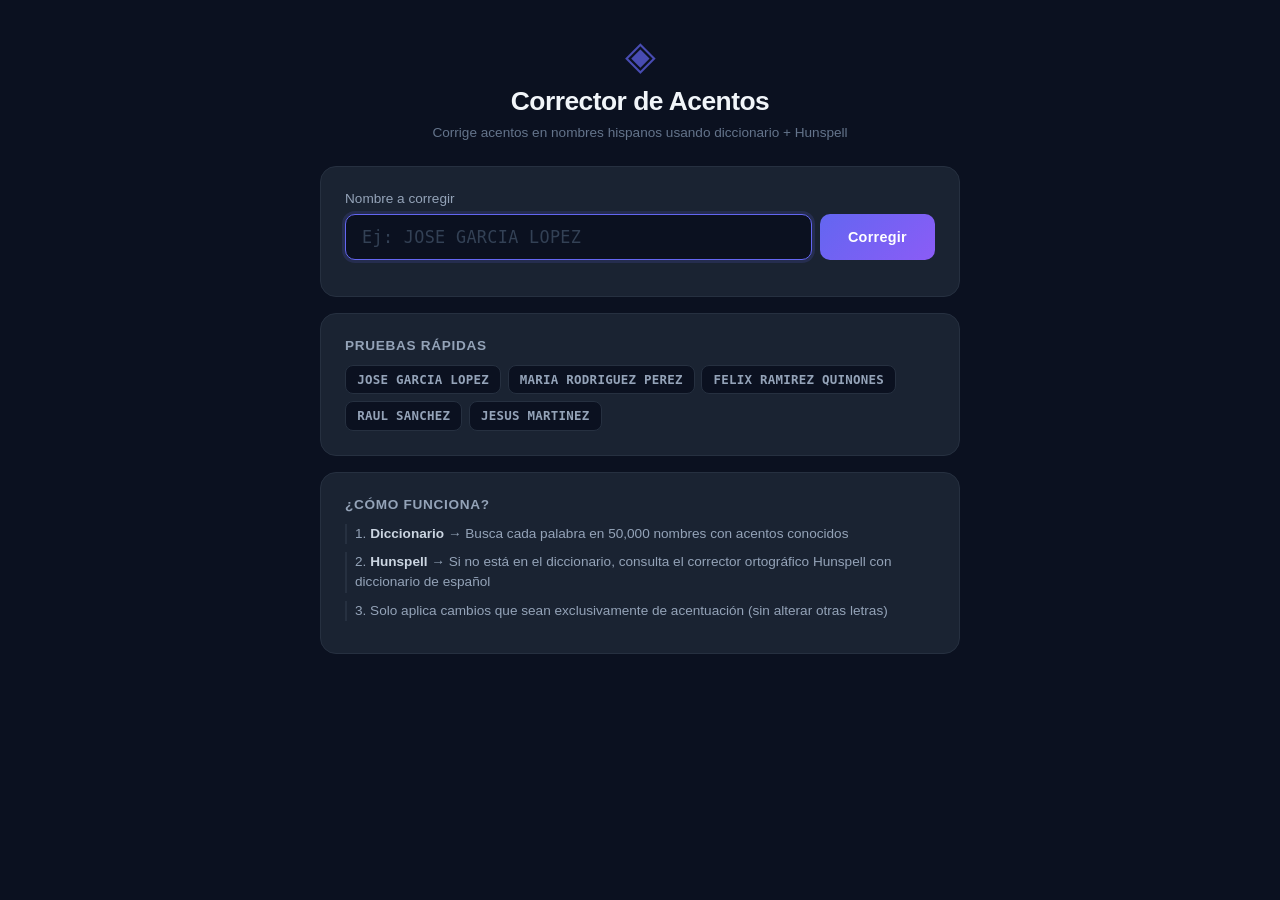
==== frontend/index.html @ 900f251f "Corrector de acentos para nombres hispanos: diccionario (50k nombres) + Hunspell" ====
<!DOCTYPE html>
<html lang="es">
<head>
<meta charset="UTF-8">
<meta name="viewport" content="width=device-width, initial-scale=1.0">
<title>Corrector de Acentos - LanguageTool</title>
<link rel="stylesheet" href="style.css">
</head>
<body>
<div class="container">
  <div class="logo">◈</div>
  <h1>Corrector de Acentos</h1>
  <p class="subtitle">Corrige acentos en nombres hispanos usando diccionario + Hunspell</p>

  <div class="card input-card">
    <label for="nameInput">Nombre a corregir</label>
    <div class="input-row">
      <input type="text" id="nameInput" placeholder="Ej: JOSE GARCIA LOPEZ" autofocus spellcheck="false">
      <button id="correctBtn">Corregir</button>
    </div>

    <div id="result" class="result hidden">
      <div class="result-box">
        <div class="result-label">Original</div>
        <div id="originalDisplay" class="result-text original"></div>
      </div>
      <div class="result-arrow">→</div>
      <div class="result-box">
        <div class="result-label">Corregido</div>
        <div id="correctedDisplay" class="result-text corrected"></div>
      </div>
    </div>

    <div id="changes" class="changes"></div>
    <div id="error" class="error hidden"></div>
    <div id="loading" class="loading hidden">Corrigiendo…</div>
  </div>

  <div class="card">
    <h3 class="card-title">Pruebas rápidas</h3>
    <div class="test-buttons">
      <button class="test-btn" data-name="JOSE GARCIA LOPEZ">JOSE GARCIA LOPEZ</button>
      <button class="test-btn" data-name="MARIA RODRIGUEZ PEREZ">MARIA RODRIGUEZ PEREZ</button>
      <button class="test-btn" data-name="FELIX RAMIREZ QUINONES">FELIX RAMIREZ QUINONES</button>
      <button class="test-btn" data-name="RAUL SANCHEZ">RAUL SANCHEZ</button>
      <button class="test-btn" data-name="JESUS MARTINEZ">JESUS MARTINEZ</button>
    </div>
  </div>

  <div class="card">
    <h3 class="card-title">¿Cómo funciona?</h3>
    <div class="how-it-works">
      <p>1. <strong>Diccionario</strong> → Busca cada palabra en 50,000 nombres con acentos conocidos</p>
      <p>2. <strong>Hunspell</strong> → Si no está en el diccionario, consulta el corrector ortográfico Hunspell con diccionario de español</p>
      <p>3. Solo aplica cambios que sean exclusivamente de acentuación (sin alterar otras letras)</p>
    </div>
  </div>
</div>
<script src="app.js"></script>
</body>
</html>
---- frontend/style.css ----
* { margin: 0; padding: 0; box-sizing: border-box; }
body {
  font-family: -apple-system, BlinkMacSystemFont, 'Segoe UI', Roboto, 'Helvetica Neue', sans-serif;
  background: #0b1120; color: #e2e8f0; min-height: 100vh;
  display: flex; justify-content: center; padding: 2rem 1rem;
}
.container { max-width: 640px; width: 100%; }
.logo {
  text-align: center; font-size: 2.5rem; color: #6366f1;
  margin-bottom: 0.5rem; opacity: 0.7;
}
h1 { font-size: 1.65rem; font-weight: 700; text-align: center; color: #f1f5f9; letter-spacing: -0.02em; }
.subtitle {
  text-align: center; color: #64748b; margin: 0.35rem 0 1.5rem;
  font-size: 0.85rem; line-height: 1.4;
}
.subtitle a { color: #818cf8; text-decoration: none; }
.subtitle a:hover { text-decoration: underline; }
.card {
  background: #1a2332; border-radius: 16px; padding: 1.5rem;
  margin-bottom: 1rem; border: 1px solid #263040;
}
.card-title { font-size: 0.85rem; color: #94a3b8; margin-bottom: 0.75rem; text-transform: uppercase; letter-spacing: 0.05em; }

.input-card label {
  display: block; font-size: 0.85rem; color: #94a3b8;
  margin-bottom: 0.5rem; font-weight: 500;
}
.input-row { display: flex; gap: 0.5rem; }
input[type="text"] {
  flex: 1; padding: 0.75rem 1rem; font-size: 1.05rem; border-radius: 10px;
  border: 1px solid #334155; background: #0b1120; color: #e2e8f0;
  outline: none; font-family: 'SF Mono', 'Fira Code', monospace;
  text-transform: uppercase; letter-spacing: 0.08em;
}
input[type="text"]:focus { border-color: #6366f1; box-shadow: 0 0 0 3px rgba(99,102,241,0.15); }
input[type="text"]::placeholder { color: #334155; letter-spacing: 0.02em; text-transform: none; }

button {
  padding: 0.75rem 1.75rem; font-size: 0.9rem; font-weight: 600;
  border: none; border-radius: 10px; cursor: pointer; transition: all 0.15s;
  white-space: nowrap;
}
#correctBtn {
  background: linear-gradient(135deg, #6366f1, #8b5cf6);
  color: white; letter-spacing: 0.02em;
}
#correctBtn:hover { transform: translateY(-1px); box-shadow: 0 4px 12px rgba(99,102,241,0.4); }
#correctBtn:disabled { background: #334155; transform: none; box-shadow: none; cursor: not-allowed; }

.result {
  margin-top: 1.25rem; display: flex; gap: 1rem;
  align-items: center; justify-content: center; flex-wrap: wrap;
}
.result-box {
  flex: 1; min-width: 180px; padding: 1rem;
  background: #0b1120; border-radius: 12px; border: 1px solid #263040;
}
.result-label { font-size: 0.7rem; text-transform: uppercase; color: #64748b; letter-spacing: 0.08em; margin-bottom: 0.35rem; }
.result-text { font-family: 'SF Mono', 'Fira Code', monospace; font-size: 1.15rem; font-weight: 700; letter-spacing: 0.04em; word-break: break-all; }
.result-arrow { font-size: 1.5rem; color: #475569; }

.changes { margin-top: 0.75rem; }
.changes-list { display: flex; flex-wrap: wrap; gap: 0.4rem; }
.change-chip {
  display: inline-flex; align-items: center; gap: 0.35rem;
  padding: 0.25rem 0.65rem; background: #0b1120; border-radius: 20px;
  font-family: 'SF Mono', 'Fira Code', monospace; font-size: 0.8rem;
}
.change-from { color: #f87171; }
.change-arrow-chip { color: #475569; font-size: 0.7rem; }
.change-to { color: #34d399; }
.change-none { color: #34d399; font-size: 0.8rem; padding: 0.25rem 0; }

.error {
  margin-top: 0.75rem; padding: 0.65rem 1rem;
  background: #1f0a0a; border: 1px solid #7f1d1d;
  border-radius: 10px; color: #fca5a5; font-size: 0.85rem;
}
.loading {
  margin-top: 0.75rem; padding: 0.65rem 1rem;
  background: #0f1a2e; border: 1px solid #1e3a5f;
  border-radius: 10px; color: #93c5fd; font-size: 0.85rem;
}
.hidden { display: none !important; }

.test-buttons { display: flex; flex-wrap: wrap; gap: 0.4rem; }
.test-btn {
  padding: 0.4rem 0.7rem; font-size: 0.78rem; font-family: 'SF Mono', 'Fira Code', monospace;
  background: #0b1120; color: #94a3b8; border: 1px solid #263040; border-radius: 8px;
  letter-spacing: 0.02em;
}
.test-btn:hover { background: #263040; color: #e2e8f0; border-color: #475569; }

.how-it-works p { font-size: 0.85rem; color: #94a3b8; margin-bottom: 0.5rem; line-height: 1.5; padding-left: 0.5rem; border-left: 2px solid #263040; }
.how-it-works strong { color: #cbd5e1; }

@media (max-width: 500px) {
  .result { flex-direction: column; }
  .result-arrow { transform: rotate(90deg); }
}
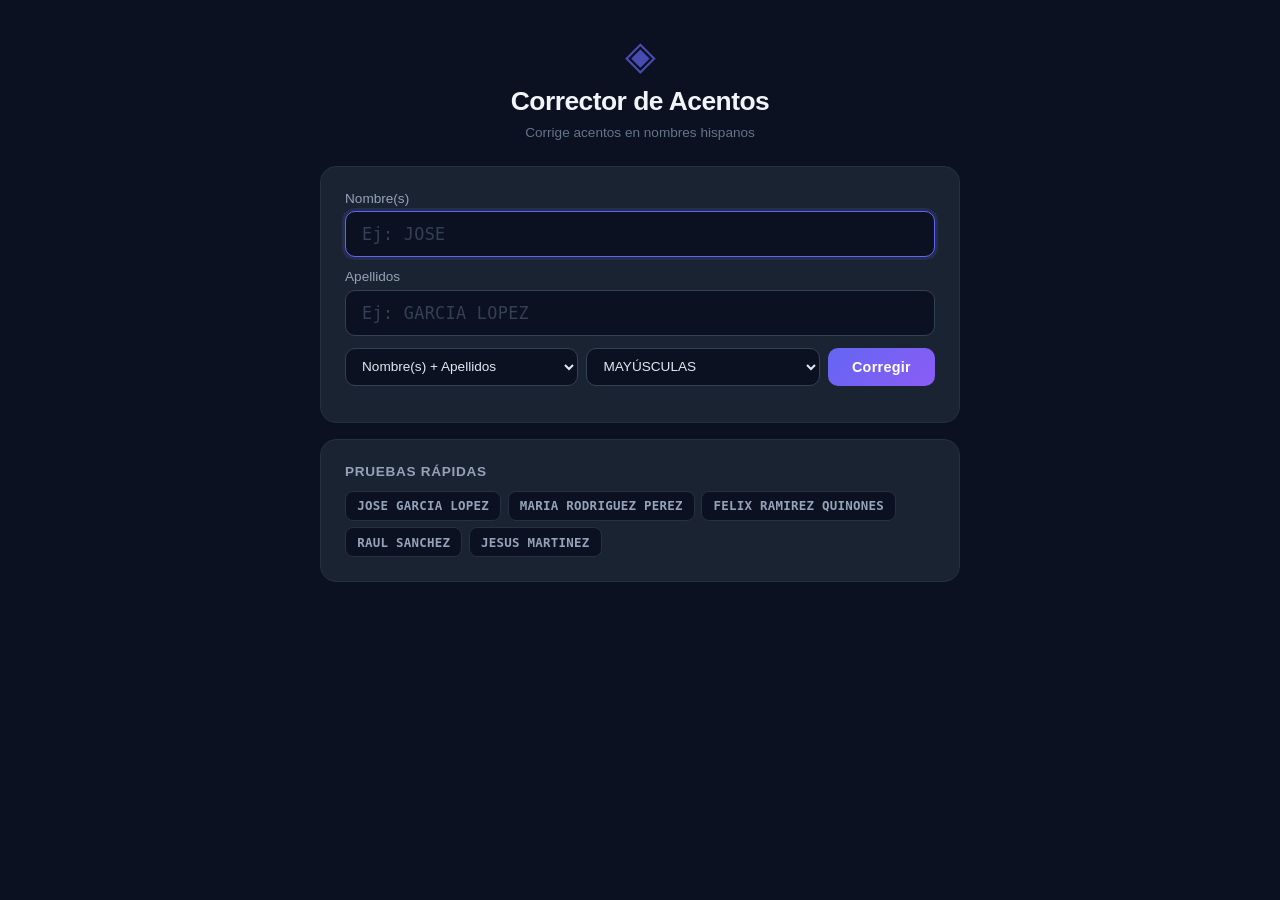
==== commit 0e4d300a: "Refactor: diccionario en BD (tabla dictionary), nuevos parámetros (nombres/apellidos/orden/formato)," ====
--- a/frontend/index.html
+++ b/frontend/index.html
@@ -3,19 +3,32 @@
 <head>
 <meta charset="UTF-8">
 <meta name="viewport" content="width=device-width, initial-scale=1.0">
-<title>Corrector de Acentos - LanguageTool</title>
+<title>Corrector de Acentos</title>
 <link rel="stylesheet" href="style.css">
 </head>
 <body>
 <div class="container">
   <div class="logo">◈</div>
   <h1>Corrector de Acentos</h1>
-  <p class="subtitle">Corrige acentos en nombres hispanos usando diccionario + Hunspell</p>
+  <p class="subtitle">Corrige acentos en nombres hispanos</p>
 
   <div class="card input-card">
-    <label for="nameInput">Nombre a corregir</label>
-    <div class="input-row">
-      <input type="text" id="nameInput" placeholder="Ej: JOSE GARCIA LOPEZ" autofocus spellcheck="false">
+    <label for="nombresInput">Nombre(s)</label>
+    <input type="text" id="nombresInput" placeholder="Ej: JOSE" autofocus spellcheck="false">
+
+    <label for="apellidosInput">Apellidos</label>
+    <input type="text" id="apellidosInput" placeholder="Ej: GARCIA LOPEZ" spellcheck="false">
+
+    <div class="options-row">
+      <select id="ordenSelect">
+        <option value="nombres_apellidos">Nombre(s) + Apellidos</option>
+        <option value="apellidos_nombres">Apellidos + Nombre(s)</option>
+      </select>
+      <select id="formatoSelect">
+        <option value="MAYUSCULAS">MAYÚSCULAS</option>
+        <option value="minusculas">minúsculas</option>
+        <option value="Capitalizado">Capitalizado</option>
+      </select>
       <button id="correctBtn">Corregir</button>
     </div>
 
@@ -39,23 +52,14 @@
   <div class="card">
     <h3 class="card-title">Pruebas rápidas</h3>
     <div class="test-buttons">
-      <button class="test-btn" data-name="JOSE GARCIA LOPEZ">JOSE GARCIA LOPEZ</button>
-      <button class="test-btn" data-name="MARIA RODRIGUEZ PEREZ">MARIA RODRIGUEZ PEREZ</button>
-      <button class="test-btn" data-name="FELIX RAMIREZ QUINONES">FELIX RAMIREZ QUINONES</button>
-      <button class="test-btn" data-name="RAUL SANCHEZ">RAUL SANCHEZ</button>
-      <button class="test-btn" data-name="JESUS MARTINEZ">JESUS MARTINEZ</button>
-    </div>
-  </div>
-
-  <div class="card">
-    <h3 class="card-title">¿Cómo funciona?</h3>
-    <div class="how-it-works">
-      <p>1. <strong>Diccionario</strong> → Busca cada palabra en 50,000 nombres con acentos conocidos</p>
-      <p>2. <strong>Hunspell</strong> → Si no está en el diccionario, consulta el corrector ortográfico Hunspell con diccionario de español</p>
-      <p>3. Solo aplica cambios que sean exclusivamente de acentuación (sin alterar otras letras)</p>
+      <button class="test-btn" data-nombres="JOSE" data-apellidos="GARCIA LOPEZ">JOSE GARCIA LOPEZ</button>
+      <button class="test-btn" data-nombres="MARIA" data-apellidos="RODRIGUEZ PEREZ">MARIA RODRIGUEZ PEREZ</button>
+      <button class="test-btn" data-nombres="FELIX" data-apellidos="RAMIREZ QUINONES">FELIX RAMIREZ QUINONES</button>
+      <button class="test-btn" data-nombres="RAUL" data-apellidos="SANCHEZ">RAUL SANCHEZ</button>
+      <button class="test-btn" data-nombres="JESUS" data-apellidos="MARTINEZ">JESUS MARTINEZ</button>
     </div>
   </div>
 </div>
 <script src="app.js"></script>
 </body>
-</html>
+</html>
--- a/frontend/style.css
+++ b/frontend/style.css
@@ -14,8 +14,6 @@
   text-align: center; color: #64748b; margin: 0.35rem 0 1.5rem;
   font-size: 0.85rem; line-height: 1.4;
 }
-.subtitle a { color: #818cf8; text-decoration: none; }
-.subtitle a:hover { text-decoration: underline; }
 .card {
   background: #1a2332; border-radius: 16px; padding: 1.5rem;
   margin-bottom: 1rem; border: 1px solid #263040;
@@ -24,11 +22,12 @@
 
 .input-card label {
   display: block; font-size: 0.85rem; color: #94a3b8;
-  margin-bottom: 0.5rem; font-weight: 500;
+  margin-bottom: 0.35rem; font-weight: 500;
 }
-.input-row { display: flex; gap: 0.5rem; }
+.input-card label:not(:first-of-type) { margin-top: 0.75rem; }
+
 input[type="text"] {
-  flex: 1; padding: 0.75rem 1rem; font-size: 1.05rem; border-radius: 10px;
+  width: 100%; padding: 0.75rem 1rem; font-size: 1.05rem; border-radius: 10px;
   border: 1px solid #334155; background: #0b1120; color: #e2e8f0;
   outline: none; font-family: 'SF Mono', 'Fira Code', monospace;
   text-transform: uppercase; letter-spacing: 0.08em;
@@ -36,8 +35,18 @@
 input[type="text"]:focus { border-color: #6366f1; box-shadow: 0 0 0 3px rgba(99,102,241,0.15); }
 input[type="text"]::placeholder { color: #334155; letter-spacing: 0.02em; text-transform: none; }
 
+.options-row {
+  display: flex; gap: 0.5rem; margin-top: 0.75rem; align-items: stretch;
+}
+.options-row select {
+  flex: 1; padding: 0.6rem 0.75rem; font-size: 0.85rem; border-radius: 10px;
+  border: 1px solid #334155; background: #0b1120; color: #e2e8f0;
+  outline: none; cursor: pointer;
+}
+.options-row select:focus { border-color: #6366f1; }
+
 button {
-  padding: 0.75rem 1.75rem; font-size: 0.9rem; font-weight: 600;
+  padding: 0.6rem 1.5rem; font-size: 0.9rem; font-weight: 600;
   border: none; border-radius: 10px; cursor: pointer; transition: all 0.15s;
   white-space: nowrap;
 }
@@ -92,10 +101,8 @@
 }
 .test-btn:hover { background: #263040; color: #e2e8f0; border-color: #475569; }
 
-.how-it-works p { font-size: 0.85rem; color: #94a3b8; margin-bottom: 0.5rem; line-height: 1.5; padding-left: 0.5rem; border-left: 2px solid #263040; }
-.how-it-works strong { color: #cbd5e1; }
-
 @media (max-width: 500px) {
   .result { flex-direction: column; }
   .result-arrow { transform: rotate(90deg); }
-}
+  .options-row { flex-direction: column; }
+}
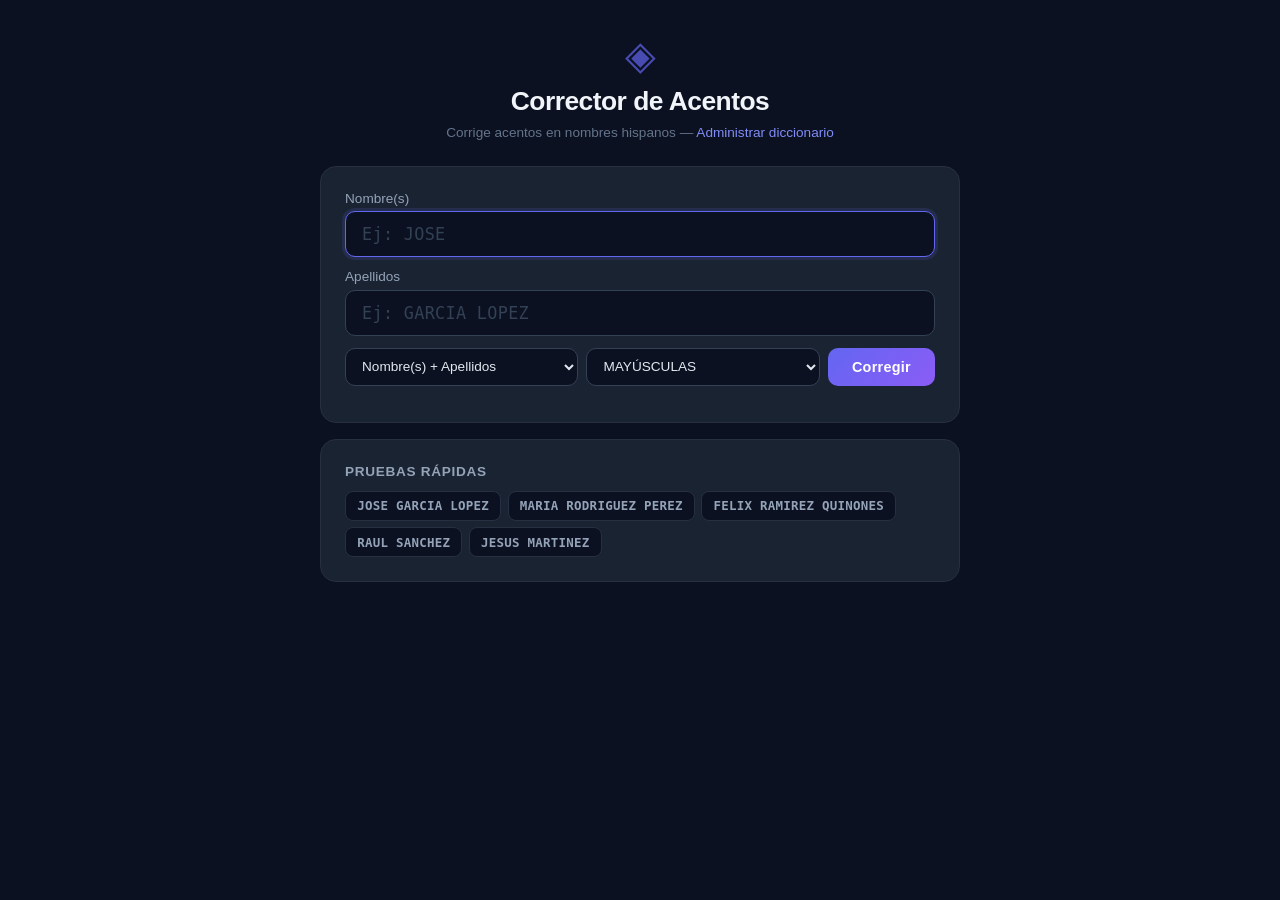
==== commit 40cba74e: "Admin diccionario: ruta /diccionario, listado paginado, agregar palabras, diseño profesional blanco" ====
--- a/frontend/index.html
+++ b/frontend/index.html
@@ -10,7 +10,10 @@
 <div class="container">
   <div class="logo">◈</div>
   <h1>Corrector de Acentos</h1>
-  <p class="subtitle">Corrige acentos en nombres hispanos</p>
+  <p class="subtitle">
+    Corrige acentos en nombres hispanos —
+    <a href="/diccionario">Administrar diccionario</a>
+  </p>
 
   <div class="card input-card">
     <label for="nombresInput">Nombre(s)</label>
--- a/frontend/style.css
+++ b/frontend/style.css
@@ -101,8 +101,292 @@
 }
 .test-btn:hover { background: #263040; color: #e2e8f0; border-color: #475569; }
 
+.subtitle a { color: #818cf8; text-decoration: none; }
+.subtitle a:hover { text-decoration: underline; }
+
+/* ===== Diccionario (estilo profesional/institucional) ===== */
+
+.page-diccionario {
+  background: #f5f7fa;
+  color: #1e293b;
+  font-family: 'Inter', -apple-system, BlinkMacSystemFont, 'Segoe UI', Roboto, sans-serif;
+}
+
+.page-diccionario .container { max-width: 720px; }
+
+.dict-header {
+  text-align: center;
+  margin-bottom: 1.75rem;
+}
+.dict-back {
+  display: inline-block;
+  font-size: 0.85rem;
+  color: #6366f1;
+  text-decoration: none;
+  margin-bottom: 0.75rem;
+  font-weight: 500;
+}
+.dict-back:hover { text-decoration: underline; }
+.dict-header h1 {
+  font-size: 1.5rem;
+  font-weight: 700;
+  color: #0f172a;
+  letter-spacing: -0.02em;
+  margin-bottom: 0.25rem;
+}
+.dict-subtitle {
+  font-size: 0.9rem;
+  color: #64748b;
+}
+
+.dict-card {
+  background: #ffffff;
+  border: 1px solid #e2e8f0;
+  border-radius: 12px;
+  margin-bottom: 1.25rem;
+  box-shadow: 0 1px 3px rgba(0,0,0,0.04), 0 1px 2px rgba(0,0,0,0.02);
+  overflow: hidden;
+}
+.dict-card-header {
+  display: flex;
+  align-items: center;
+  gap: 0.5rem;
+  padding: 0.85rem 1.25rem;
+  font-size: 0.85rem;
+  font-weight: 600;
+  color: #475569;
+  background: #f8fafc;
+  border-bottom: 1px solid #e2e8f0;
+  text-transform: uppercase;
+  letter-spacing: 0.04em;
+}
+.dict-card-header svg { color: #94a3b8; flex-shrink: 0; }
+.dict-card-body { padding: 1.25rem; }
+
+.add-row {
+  display: flex;
+  gap: 0.75rem;
+  align-items: flex-end;
+  margin-bottom: 1rem;
+}
+.add-field { flex: 1; }
+.add-field label {
+  display: block;
+  font-size: 0.8rem;
+  font-weight: 500;
+  color: #475569;
+  margin-bottom: 0.35rem;
+}
+.add-field input {
+  width: 100%;
+  padding: 0.6rem 0.85rem;
+  font-size: 0.95rem;
+  border-radius: 8px;
+  border: 1px solid #cbd5e1;
+  background: #ffffff;
+  color: #0f172a;
+  outline: none;
+  font-family: 'SF Mono', 'Fira Code', 'Consolas', monospace;
+  text-transform: uppercase;
+  letter-spacing: 0.06em;
+  transition: border-color 0.15s, box-shadow 0.15s;
+}
+.add-field input:focus {
+  border-color: #6366f1;
+  box-shadow: 0 0 0 3px rgba(99,102,241,0.1);
+}
+.add-field input::placeholder {
+  color: #94a3b8;
+  text-transform: none;
+  letter-spacing: 0.02em;
+}
+.add-arrow {
+  font-size: 1.25rem;
+  color: #94a3b8;
+  padding-bottom: 0.6rem;
+  font-weight: 300;
+}
+
+#addBtn {
+  padding: 0.55rem 1.25rem;
+  font-size: 0.85rem;
+  font-weight: 600;
+  background: #6366f1;
+  color: #ffffff;
+  border: none;
+  border-radius: 8px;
+  cursor: pointer;
+  transition: background 0.15s;
+}
+#addBtn:hover { background: #4f46e5; }
+#addBtn:disabled { background: #94a3b8; cursor: not-allowed; }
+
+.add-msg {
+  margin-top: 0.75rem;
+  padding: 0.5rem 0.85rem;
+  border-radius: 8px;
+  font-size: 0.85rem;
+  font-weight: 500;
+}
+.add-success {
+  background: #f0fdf4;
+  border: 1px solid #bbf7d0;
+  color: #166534;
+}
+.add-error {
+  background: #fef2f2;
+  border: 1px solid #fecaca;
+  color: #991b1b;
+}
+
+.dict-toolbar {
+  display: flex;
+  justify-content: space-between;
+  align-items: center;
+  margin-bottom: 1rem;
+  gap: 0.75rem;
+}
+.dict-total {
+  font-size: 0.85rem;
+  color: #64748b;
+  font-weight: 500;
+}
+.dict-search-wrap {
+  position: relative;
+  width: 220px;
+}
+.dict-search-icon {
+  position: absolute;
+  left: 0.7rem;
+  top: 50%;
+  transform: translateY(-50%);
+  color: #94a3b8;
+  pointer-events: none;
+}
+.dict-search {
+  width: 100% !important;
+  padding: 0.45rem 0.75rem 0.45rem 2rem !important;
+  font-size: 0.85rem !important;
+  border-radius: 8px !important;
+  border: 1px solid #cbd5e1 !important;
+  background: #ffffff !important;
+  color: #0f172a !important;
+  outline: none !important;
+  text-transform: none !important;
+  transition: border-color 0.15s, box-shadow 0.15s;
+}
+.dict-search:focus {
+  border-color: #6366f1 !important;
+  box-shadow: 0 0 0 3px rgba(99,102,241,0.1) !important;
+}
+.dict-search::placeholder { color: #94a3b8; }
+
+.dict-loading {
+  display: flex;
+  align-items: center;
+  justify-content: center;
+  gap: 0.5rem;
+  padding: 2rem;
+  color: #64748b;
+  font-size: 0.9rem;
+}
+.spinner {
+  width: 18px;
+  height: 18px;
+  border: 2px solid #e2e8f0;
+  border-top-color: #6366f1;
+  border-radius: 50%;
+  animation: spin 0.6s linear infinite;
+}
+@keyframes spin { to { transform: rotate(360deg); } }
+
+.dict-table {
+  width: 100%;
+  border-collapse: collapse;
+  font-size: 0.85rem;
+}
+.dict-table th {
+  text-align: left;
+  padding: 0.6rem 0.85rem;
+  font-size: 0.7rem;
+  font-weight: 600;
+  color: #94a3b8;
+  text-transform: uppercase;
+  letter-spacing: 0.06em;
+  border-bottom: 2px solid #e2e8f0;
+  background: #f8fafc;
+}
+.dict-table td {
+  padding: 0.6rem 0.85rem;
+  border-bottom: 1px solid #f1f5f9;
+  font-family: 'SF Mono', 'Fira Code', 'Consolas', monospace;
+  font-size: 0.85rem;
+  letter-spacing: 0.04em;
+  color: #334155;
+}
+.dict-table tbody tr:hover { background: #f8fafc; }
+.dict-table tbody tr:last-child td { border-bottom: none; }
+
+.dict-empty {
+  text-align: center;
+  padding: 2.5rem 1rem;
+  color: #94a3b8;
+  font-size: 0.9rem;
+}
+
+.pagination {
+  display: flex;
+  justify-content: center;
+  align-items: center;
+  gap: 0.25rem;
+  margin-top: 1.25rem;
+  flex-wrap: wrap;
+}
+.page-btn {
+  padding: 0.35rem 0.7rem;
+  font-size: 0.8rem;
+  font-weight: 500;
+  background: #ffffff;
+  color: #475569;
+  border: 1px solid #e2e8f0;
+  border-radius: 6px;
+  cursor: pointer;
+  transition: all 0.15s;
+}
+.page-btn:hover:not(:disabled) {
+  background: #f1f5f9;
+  border-color: #cbd5e1;
+  color: #0f172a;
+}
+.page-btn:disabled {
+  opacity: 0.4;
+  cursor: default;
+  background: #f8fafc;
+}
+.page-active {
+  background: #6366f1 !important;
+  color: #ffffff !important;
+  border-color: #6366f1 !important;
+}
+.page-active:hover:not(:disabled) {
+  background: #4f46e5 !important;
+}
+.page-dots {
+  color: #94a3b8;
+  font-size: 0.85rem;
+  padding: 0 0.25rem;
+}
+
+@media (max-width: 640px) {
+  .add-row { flex-direction: column; align-items: stretch; }
+  .add-arrow { transform: rotate(90deg); text-align: center; padding-bottom: 0; }
+  .dict-toolbar { flex-direction: column; align-items: stretch; }
+  .dict-search-wrap { width: 100%; }
+}
 @media (max-width: 500px) {
   .result { flex-direction: column; }
   .result-arrow { transform: rotate(90deg); }
   .options-row { flex-direction: column; }
+  .dict-controls { flex-direction: column; align-items: stretch; }
+  .dict-search { width: 100% !important; }
 }
